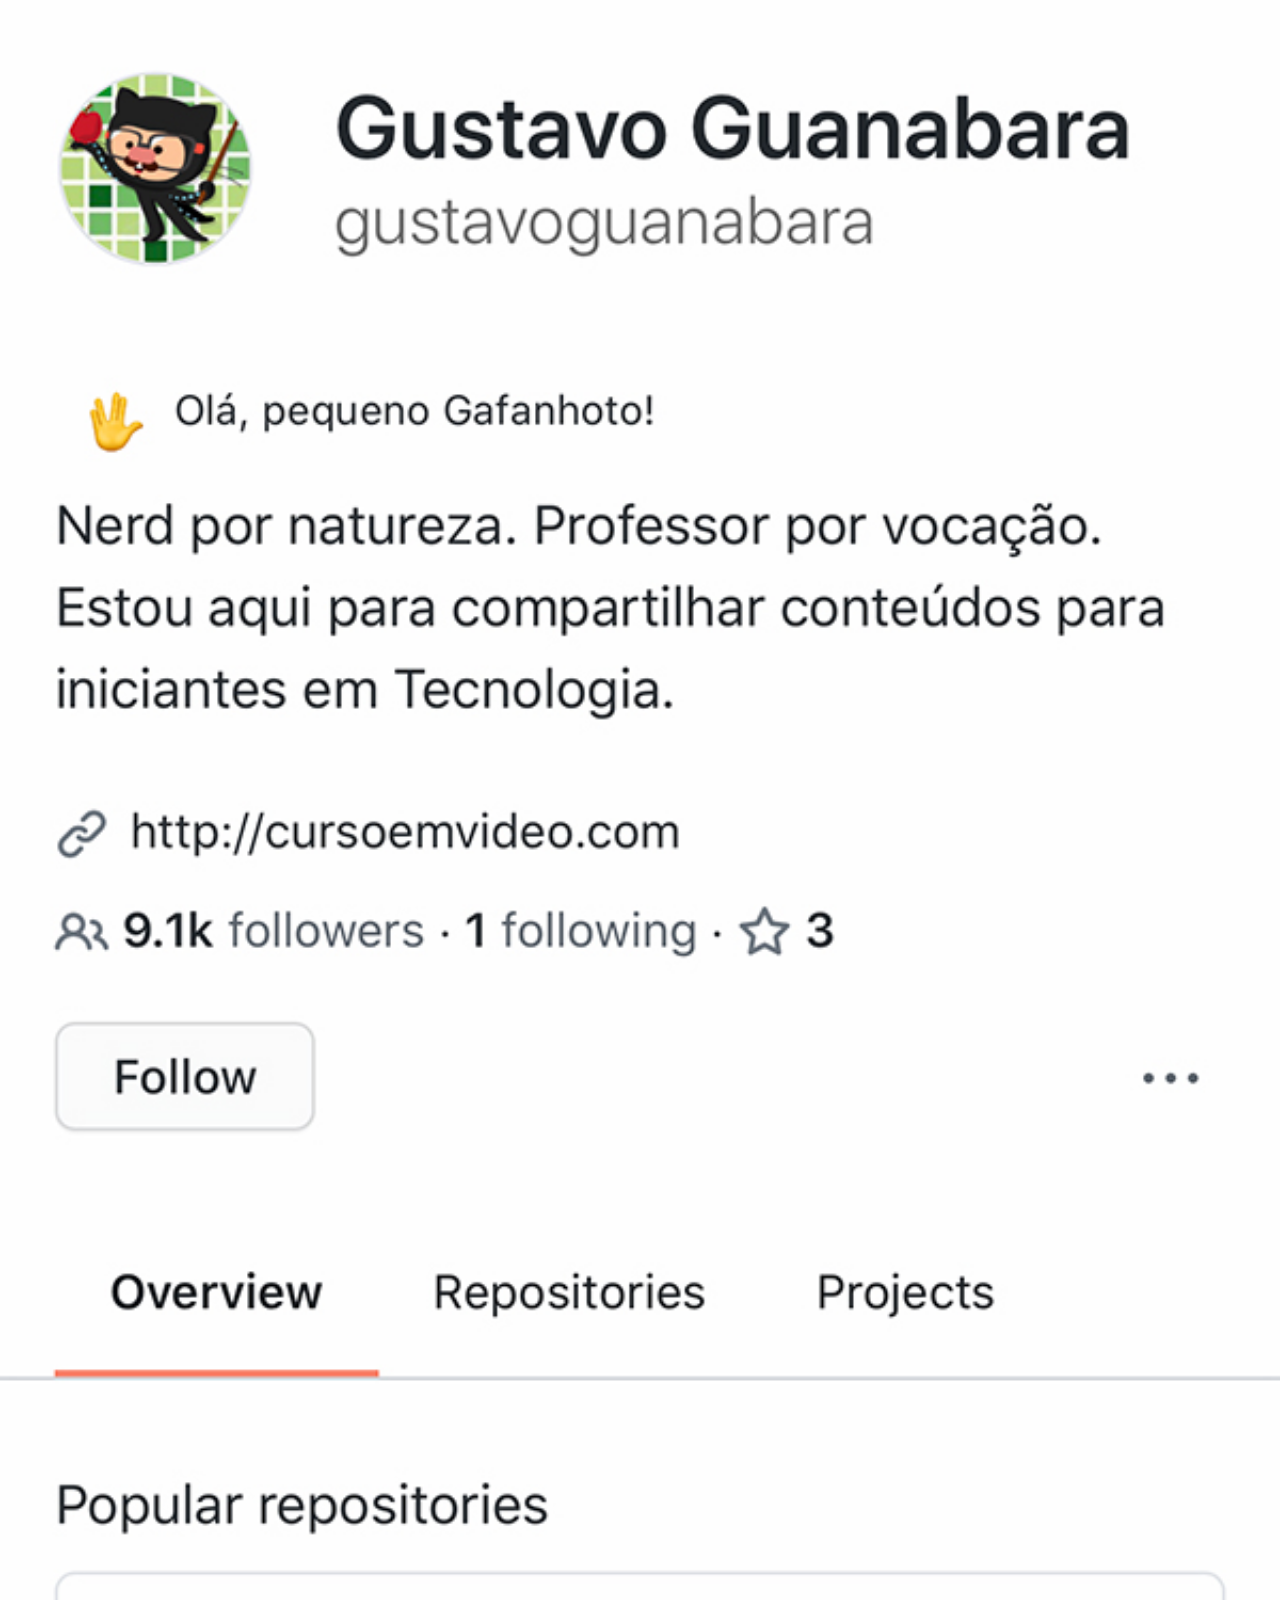
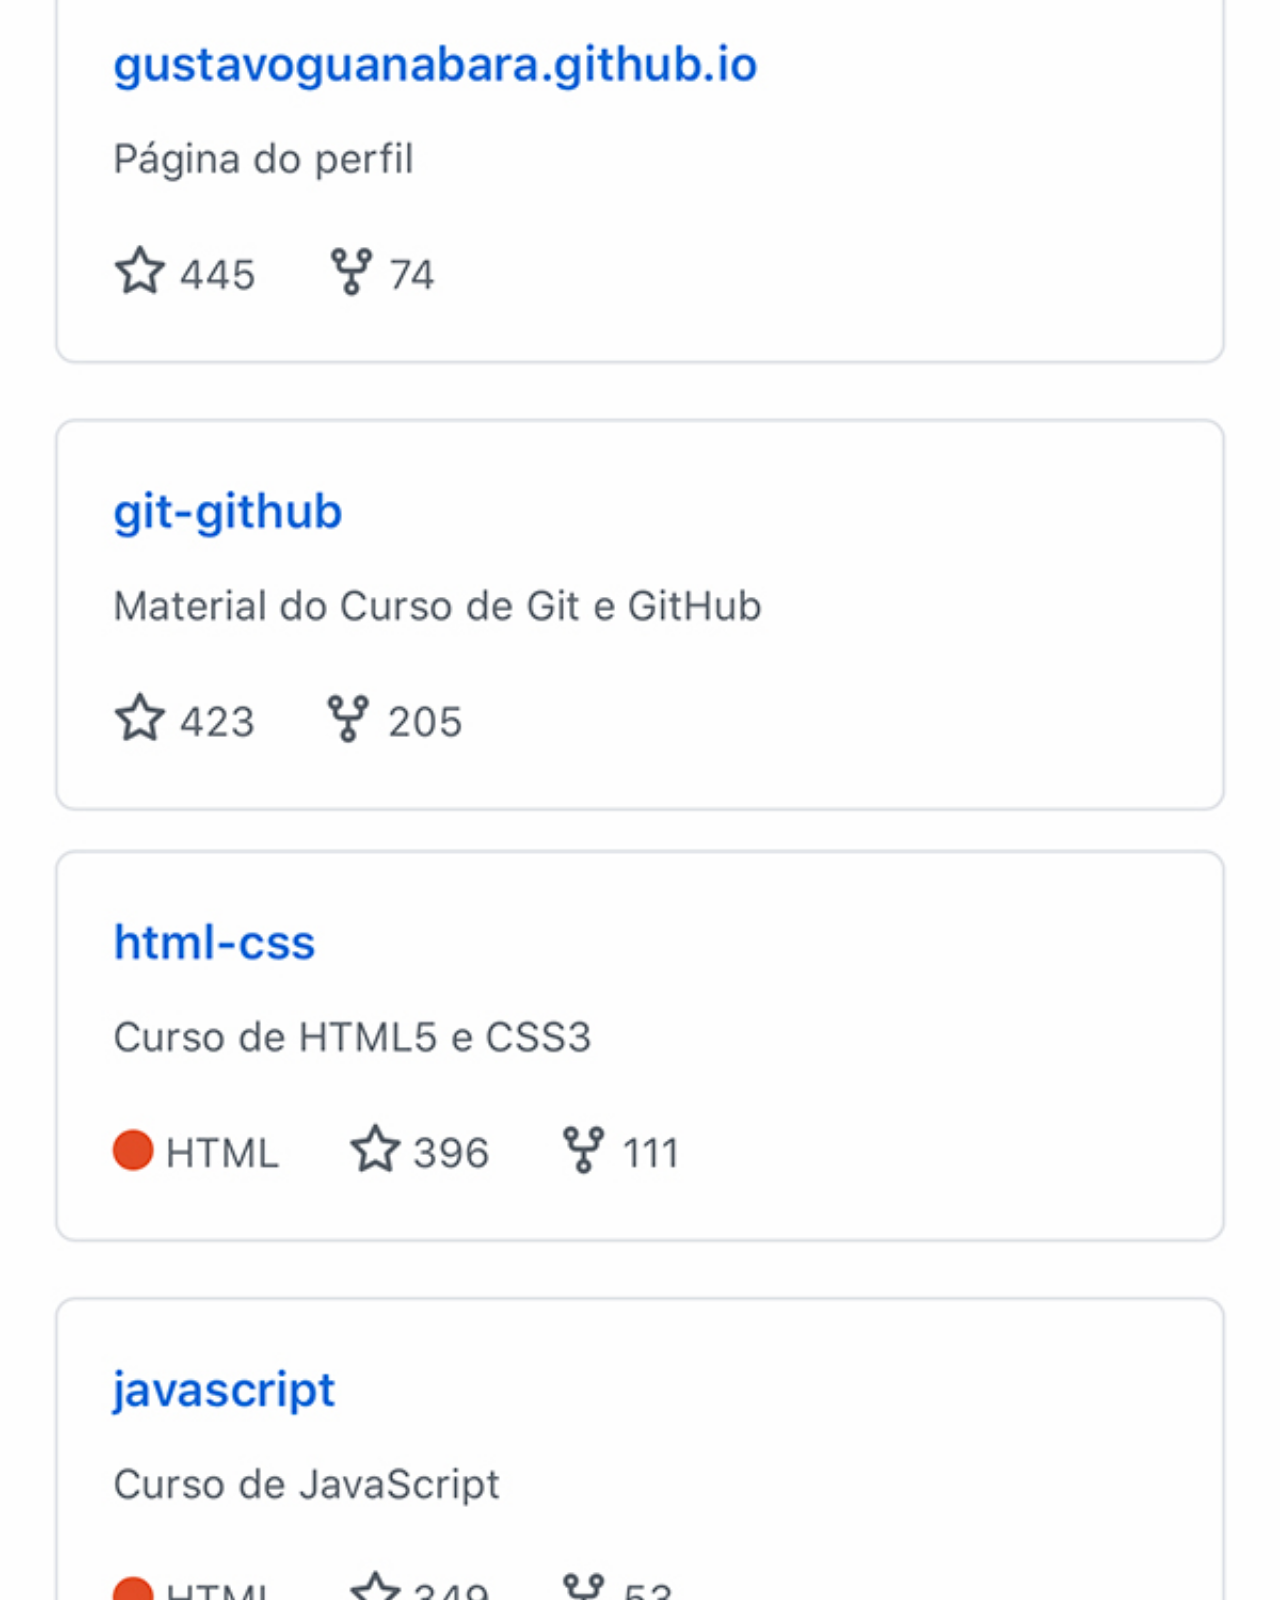
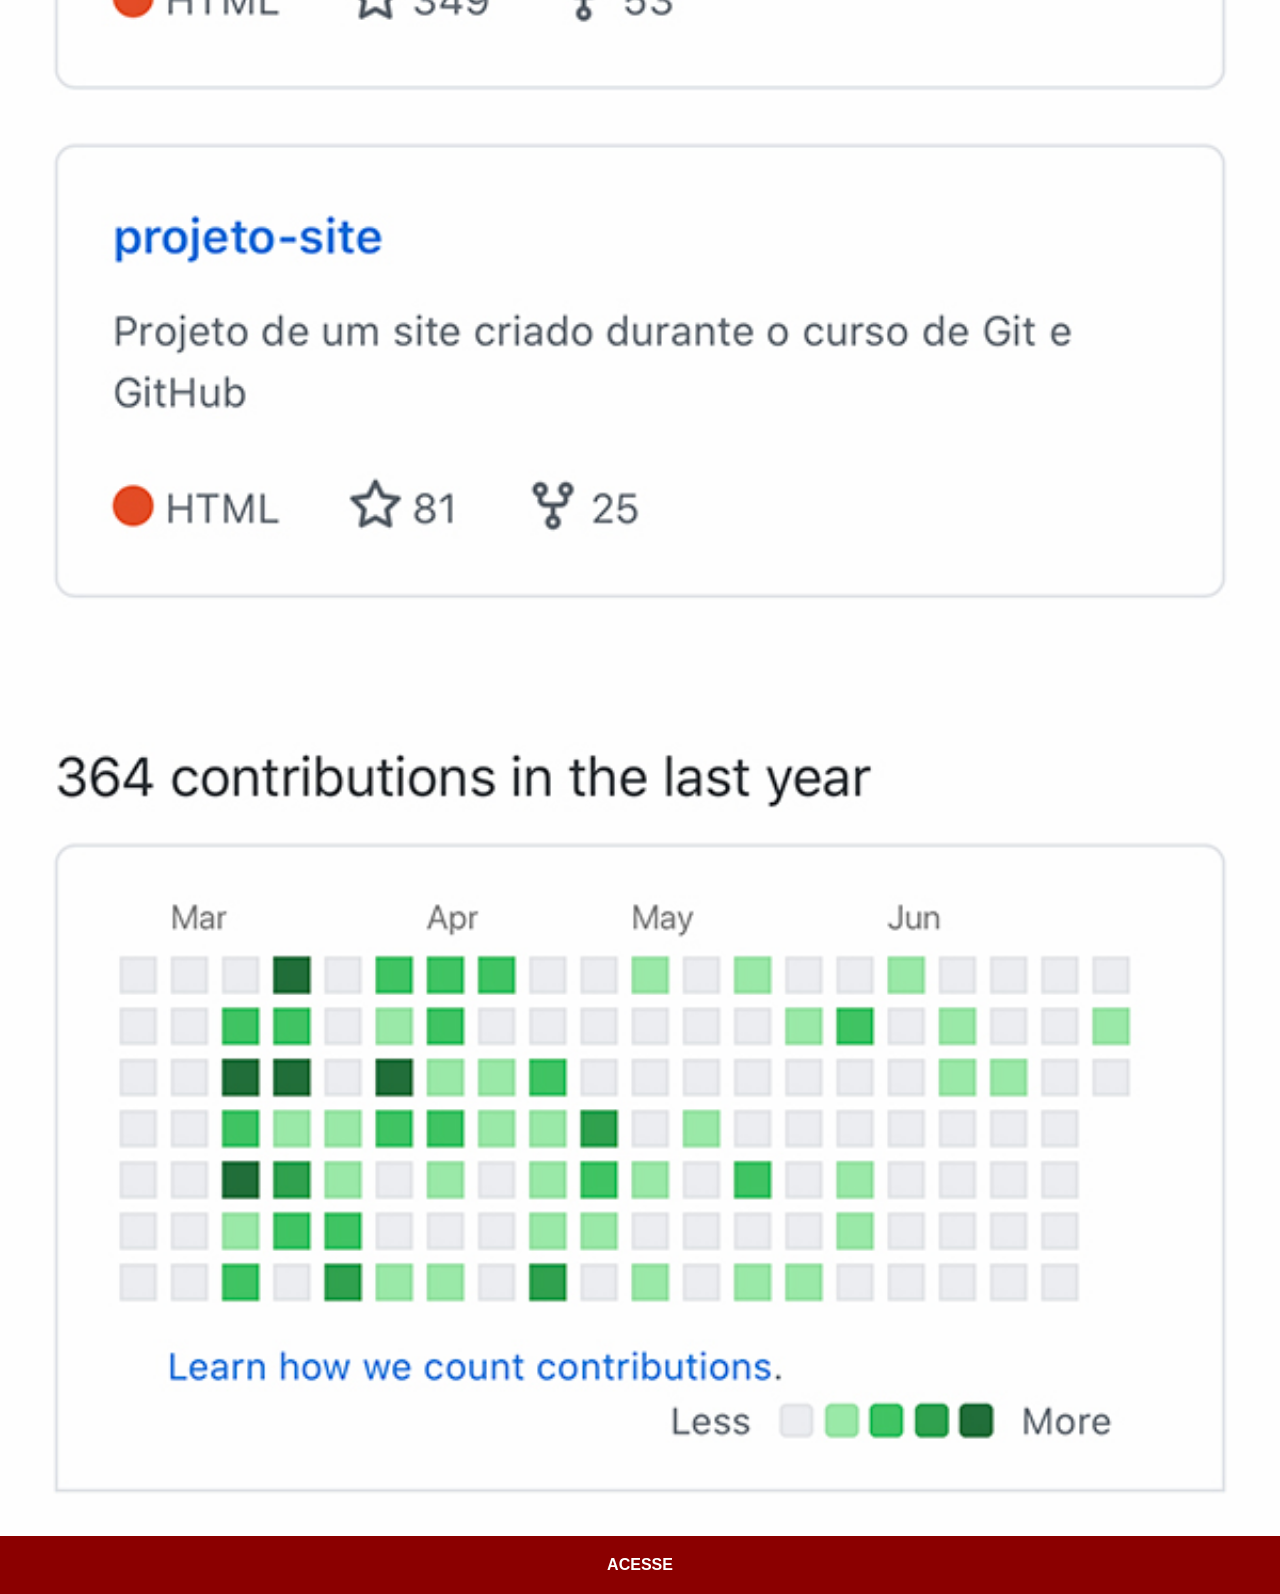
==== github.html @ 6960aba8 "adicionei links aos botões" ====
<!DOCTYPE html>
<html lang="pt-br">
<head>
    <meta charset="UTF-8">
    <meta name="viewport" content="width=device-width, initial-scale=1.0">
    <title>GitHub</title>
    <link rel="stylesheet" href="estilos/social.css">
</head>
<body>
    <img src="imagens/tela-github.jpg" alt="GitHub">
    <a href="https://github.com/Erasmo-Jr" target="_blank">ACESSE</a>
</body>
</html>
---- estilos/social.css ----
@charset "utf-8";

* {
            margin: 0px;
            padding: 0px;
            font-family: Arial, Helvetica, sans-serif;
        }

        ::-webkit-scrollbar {
            width: 0px;
            height: 0px;
        }
        
        img {
            width: 100vw;
        }

        a {
            display: block;
            background-color: darkred;
            color: white;
            padding: 20px;
            text-align: center;
            font-weight: bolder;
            text-decoration: none;
        }
        a:hover {
            background-color: red;
        }
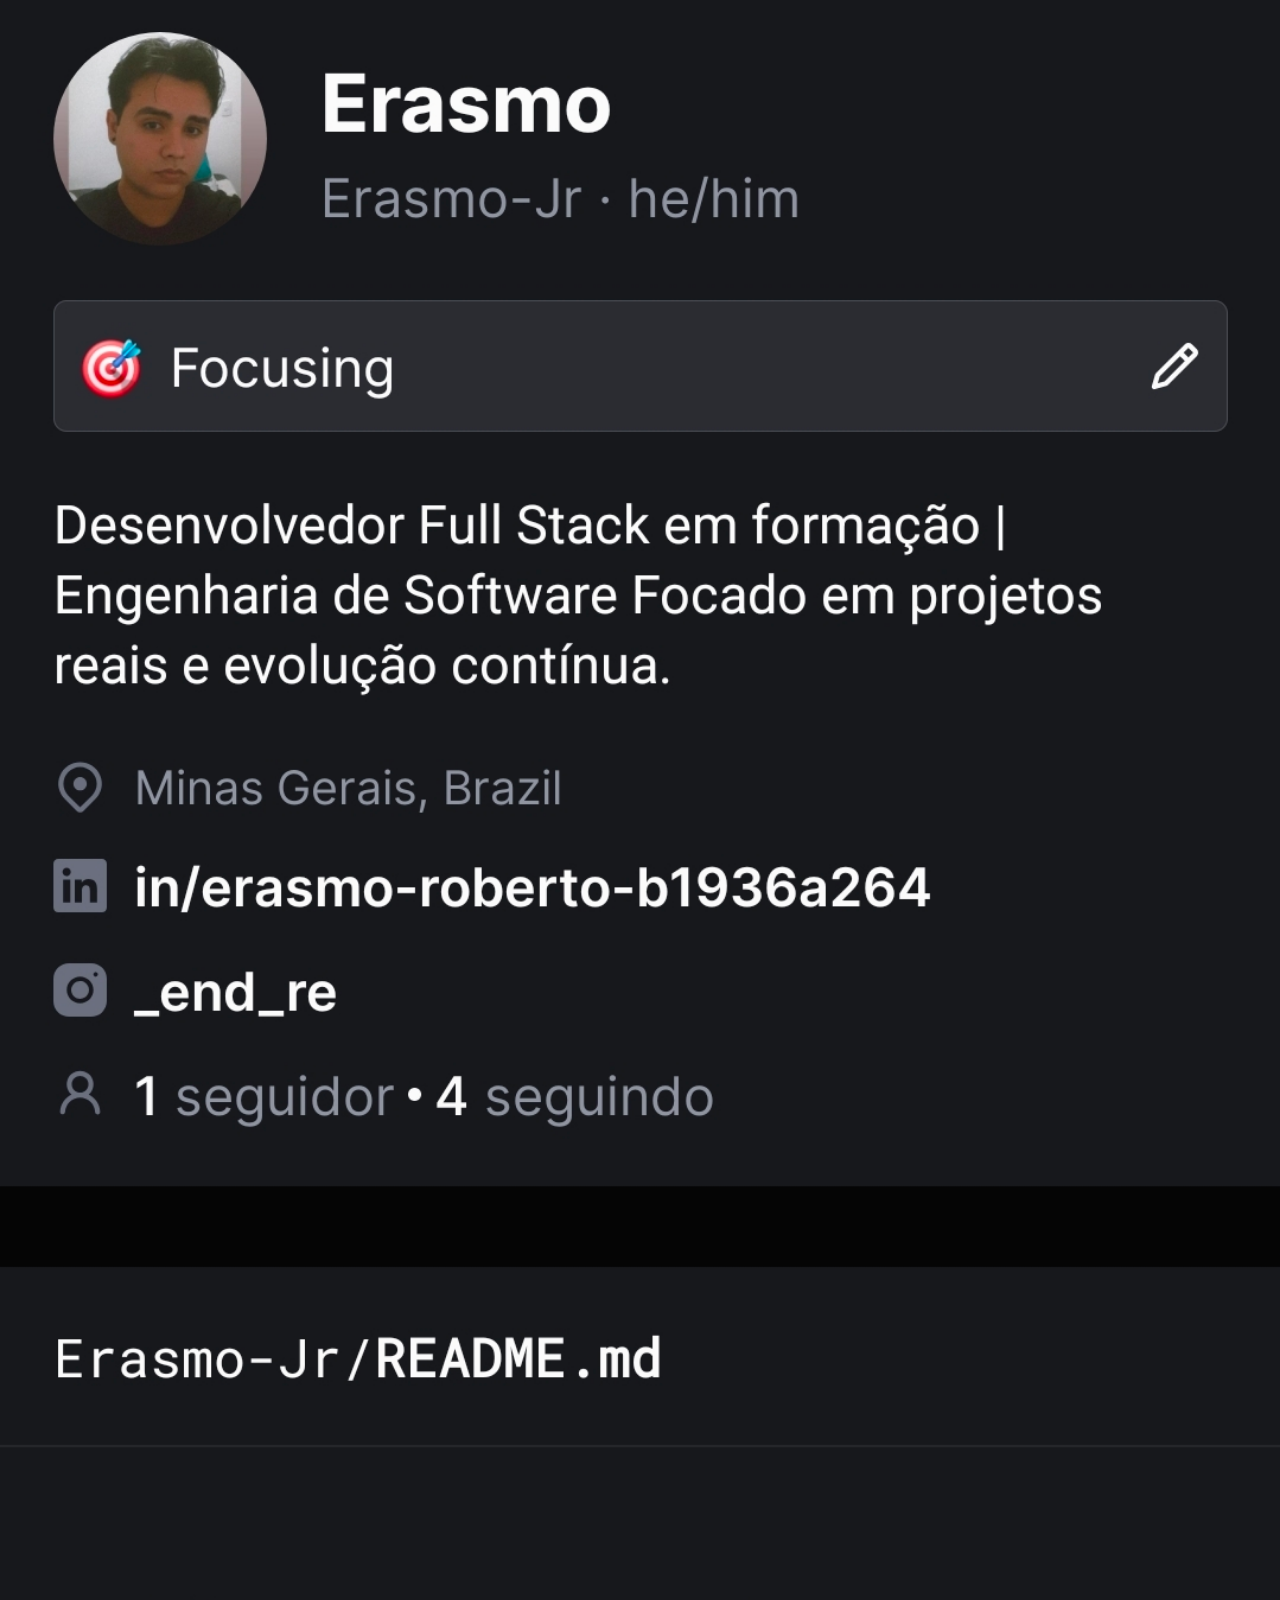
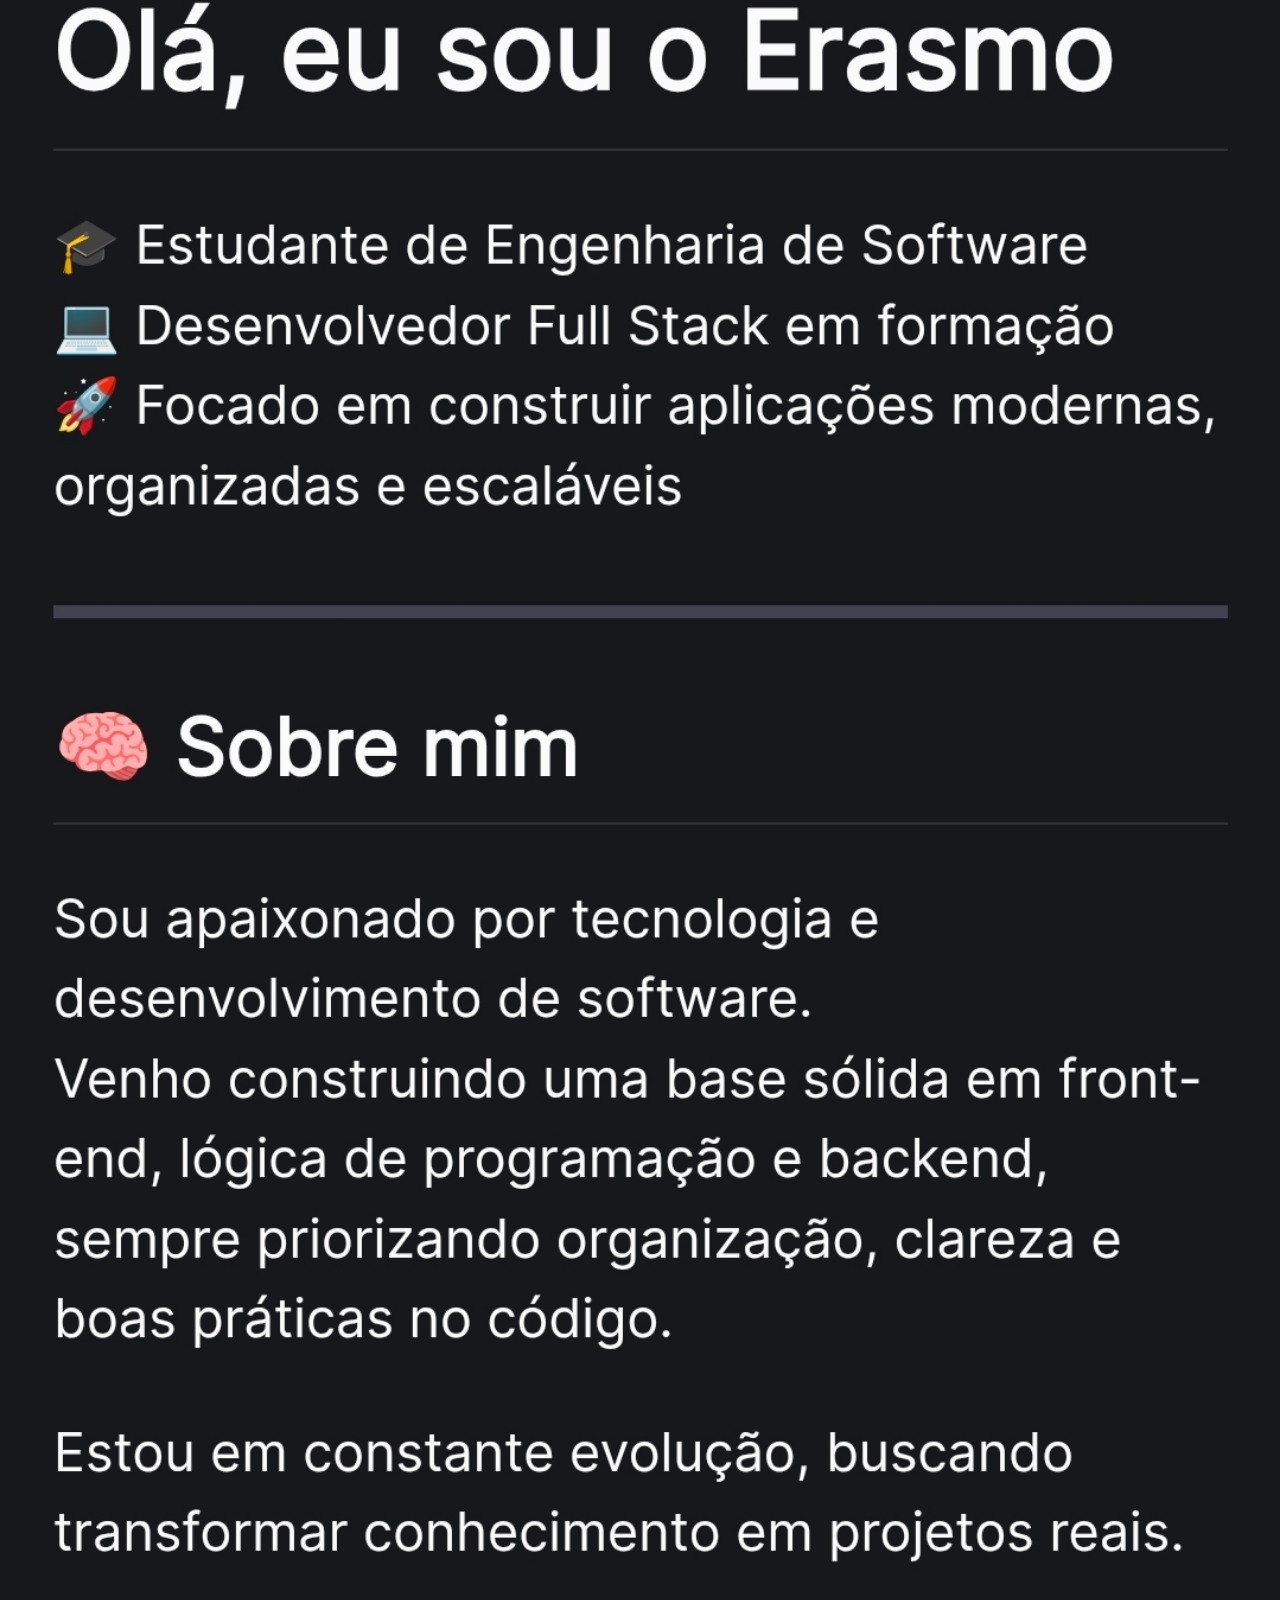
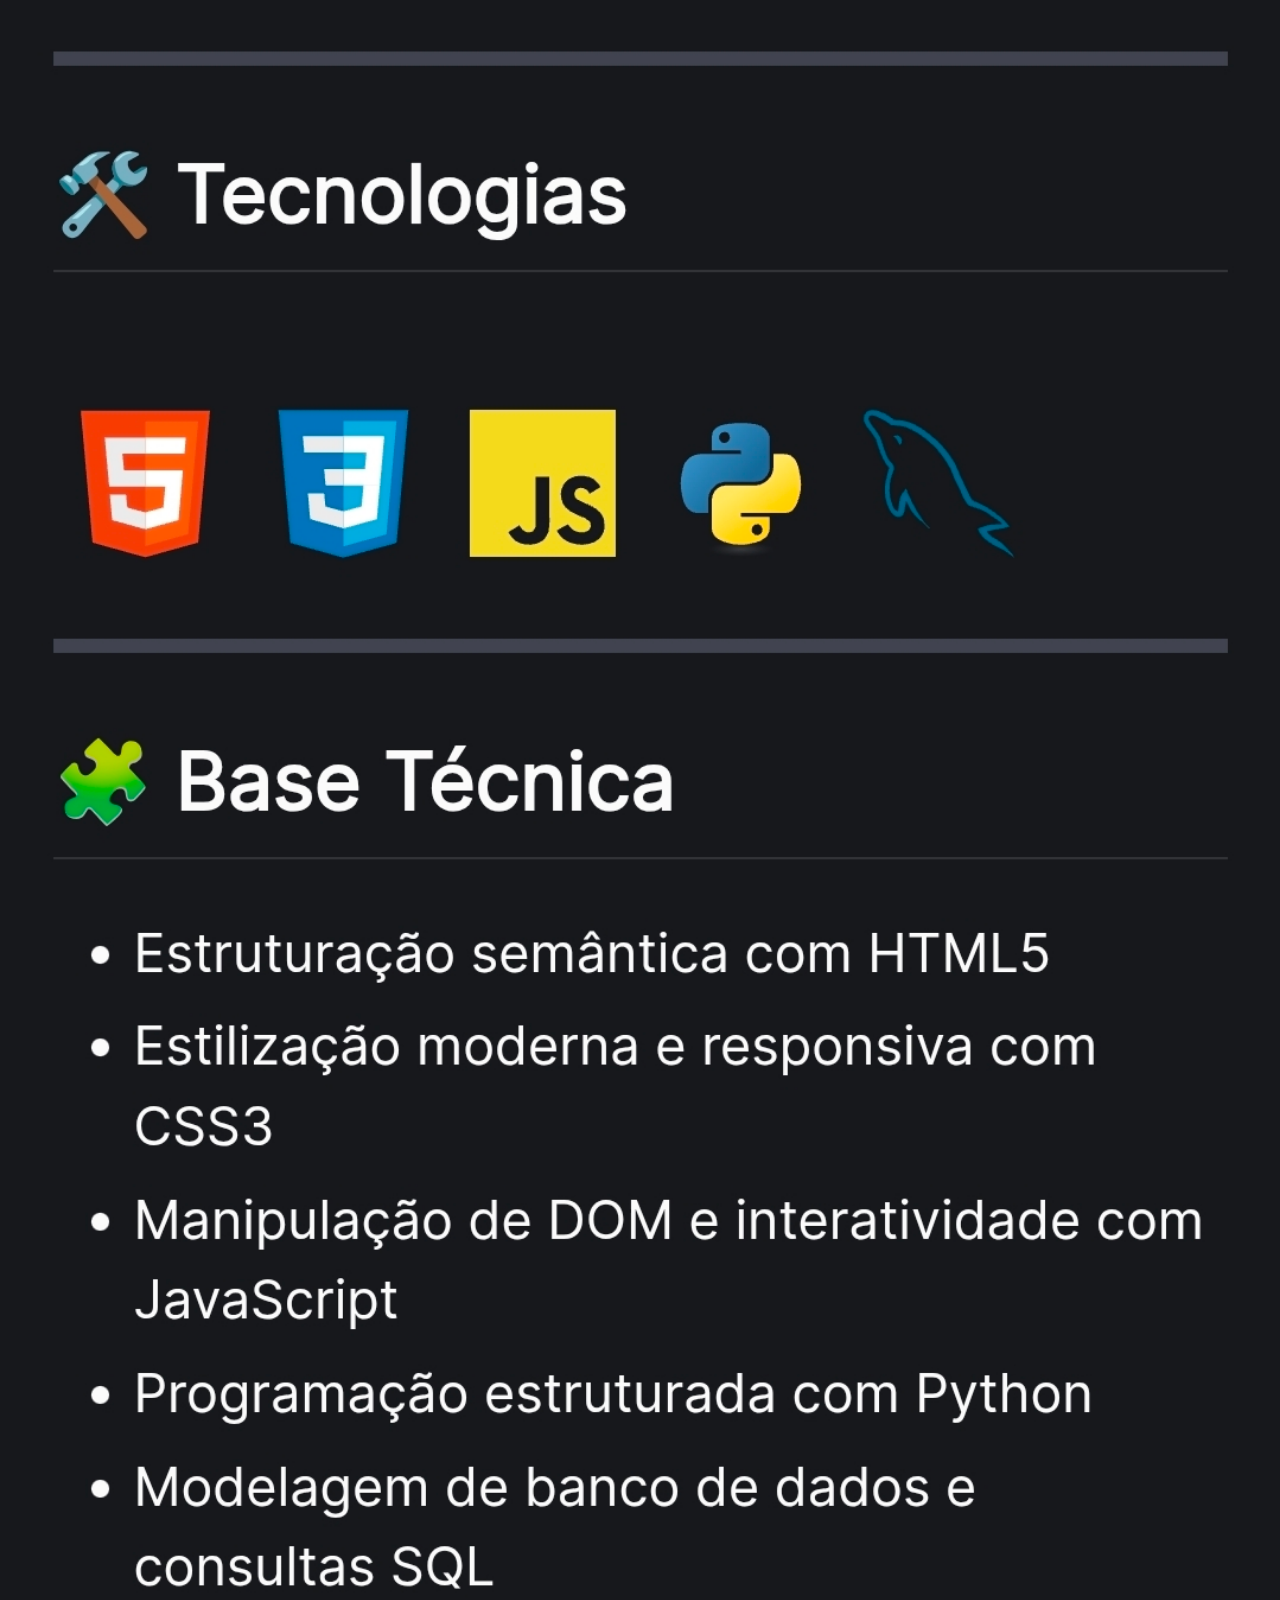
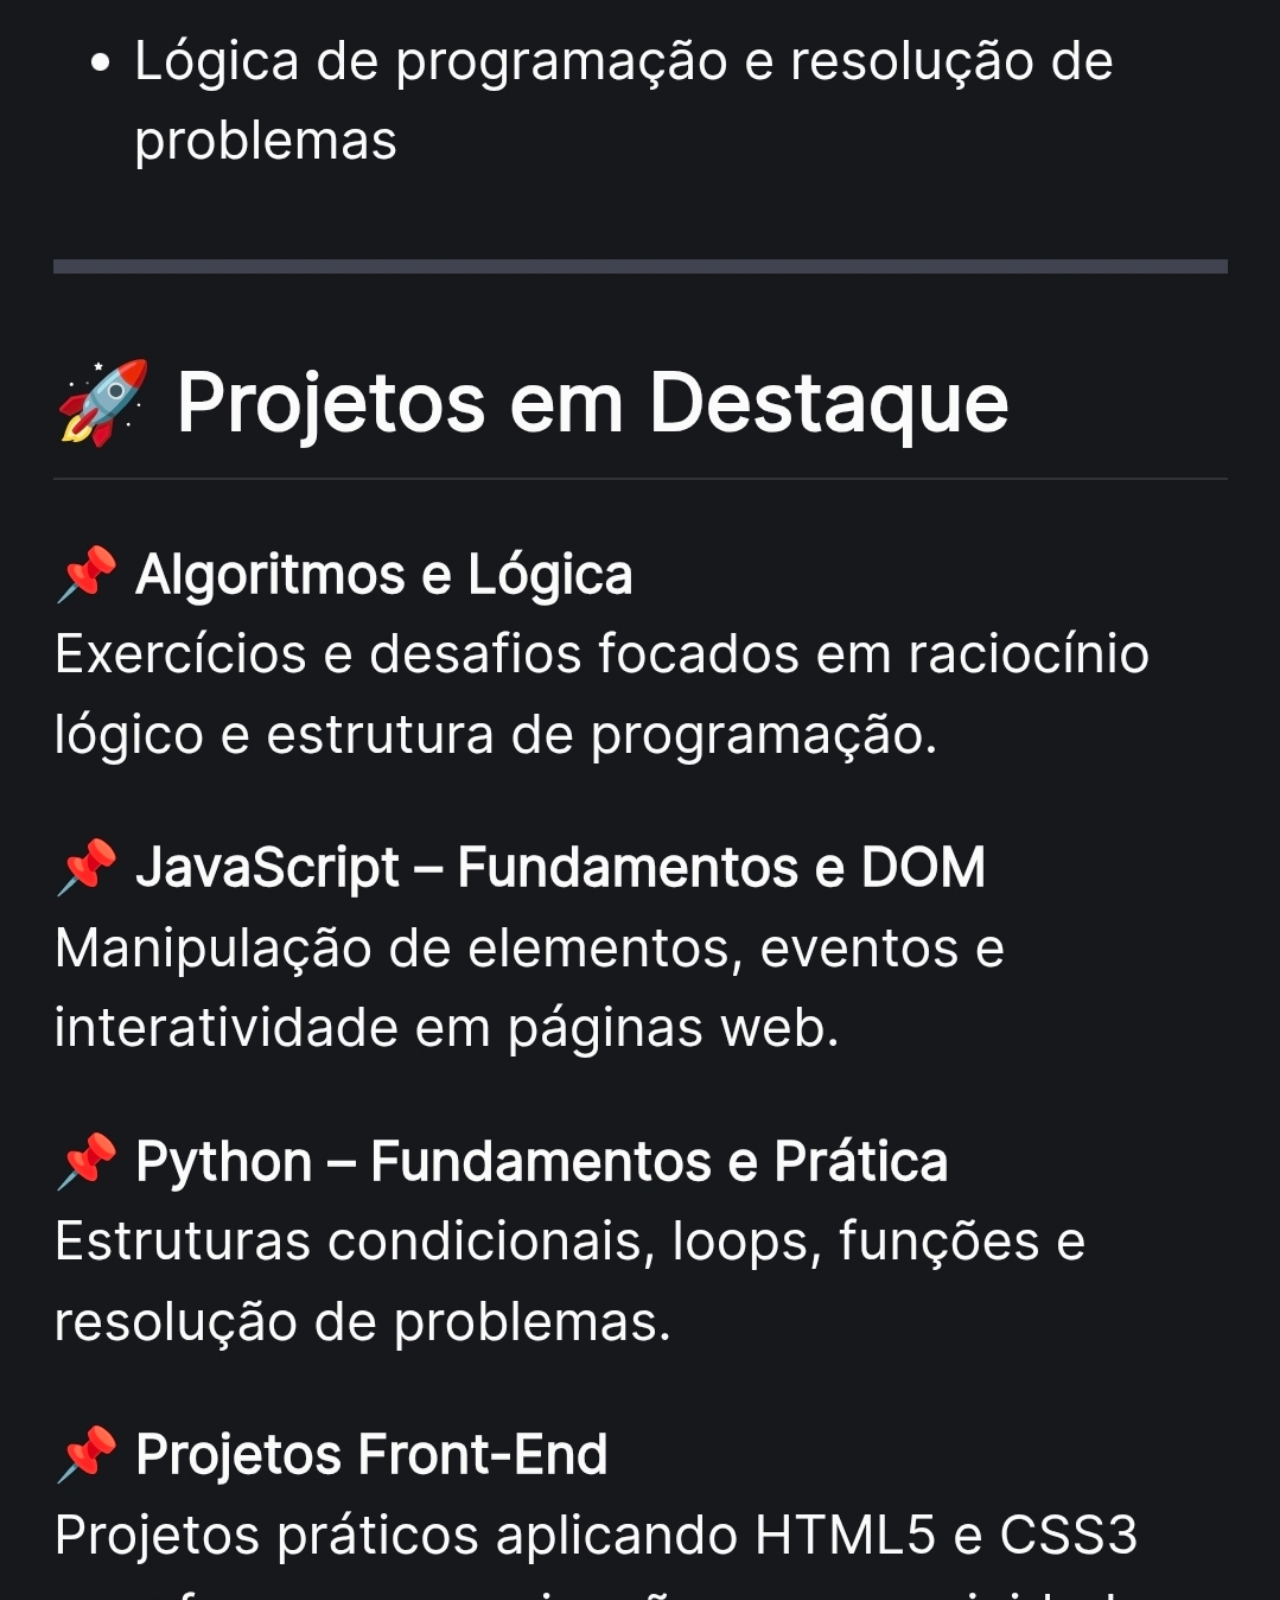
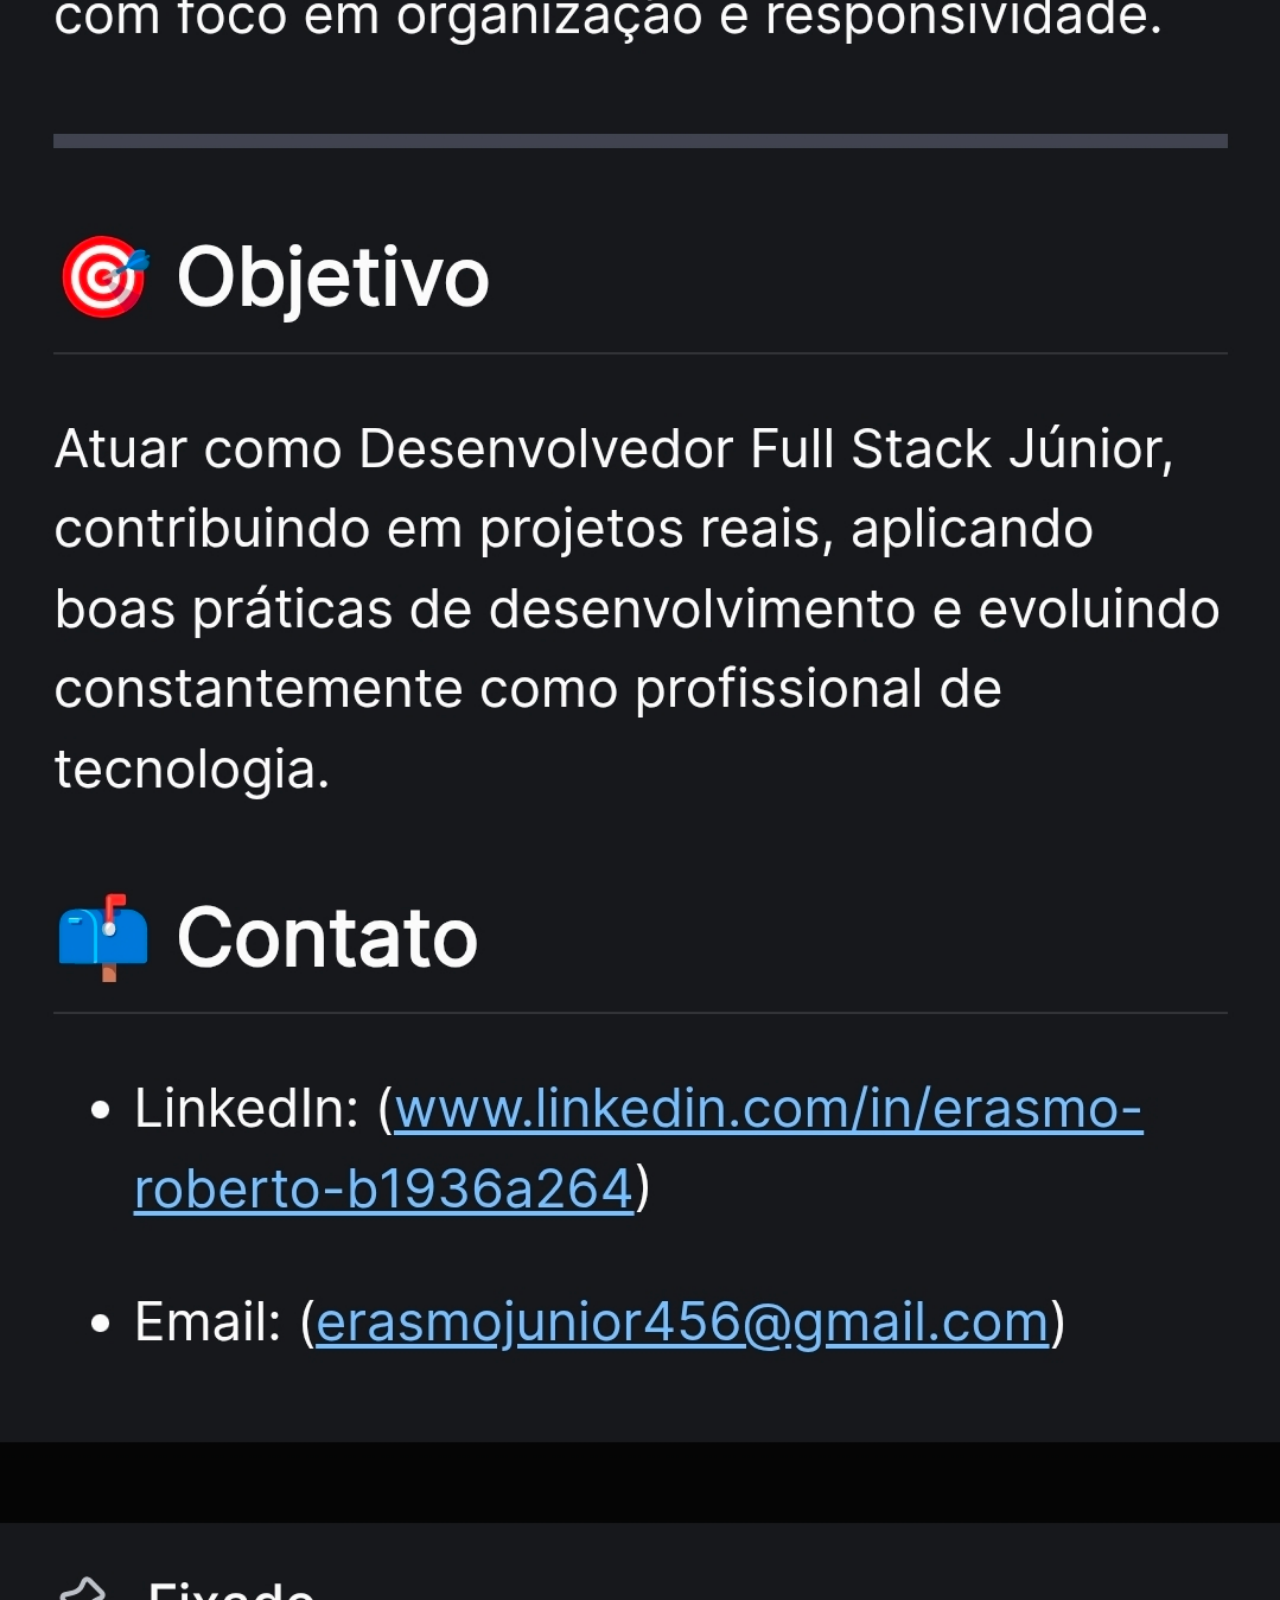
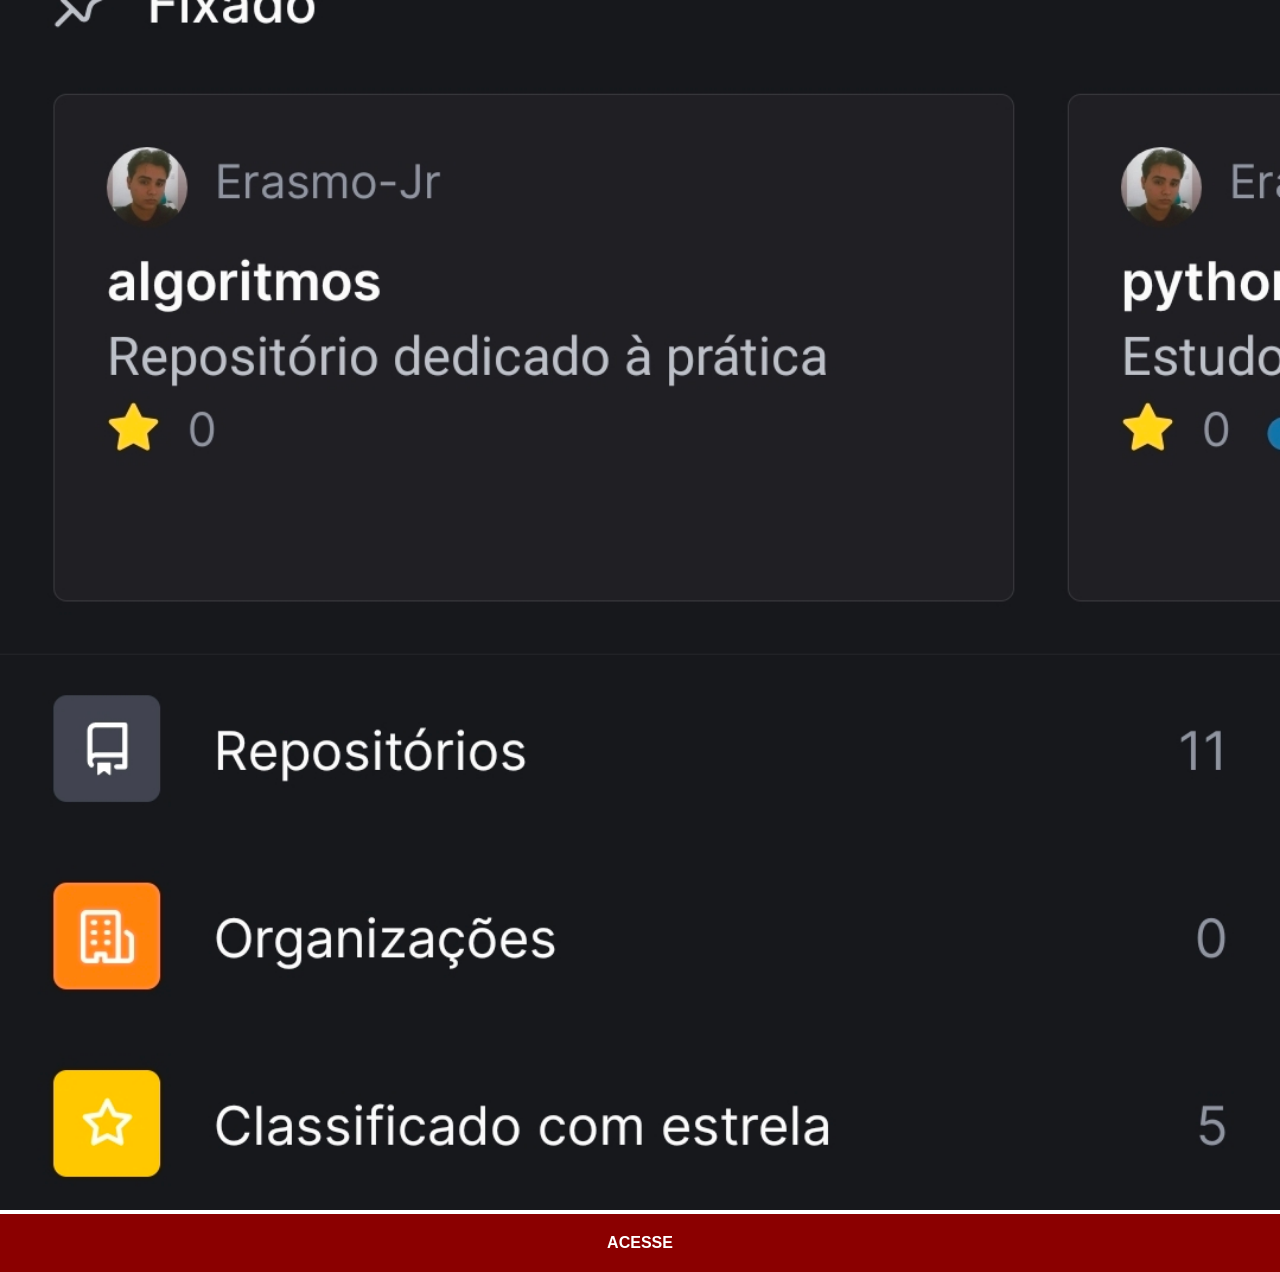
==== commit 3dfc711a: "atualizei com meus dados" ====
--- a/github.html
+++ b/github.html
@@ -7,7 +7,7 @@
     <link rel="stylesheet" href="estilos/social.css">
 </head>
 <body>
-    <img src="imagens/tela-github.jpg" alt="GitHub">
+    <img src="imagens/Github/githubprint.jpg" alt="GitHub">
     <a href="https://github.com/Erasmo-Jr" target="_blank">ACESSE</a>
 </body>
 </html>
